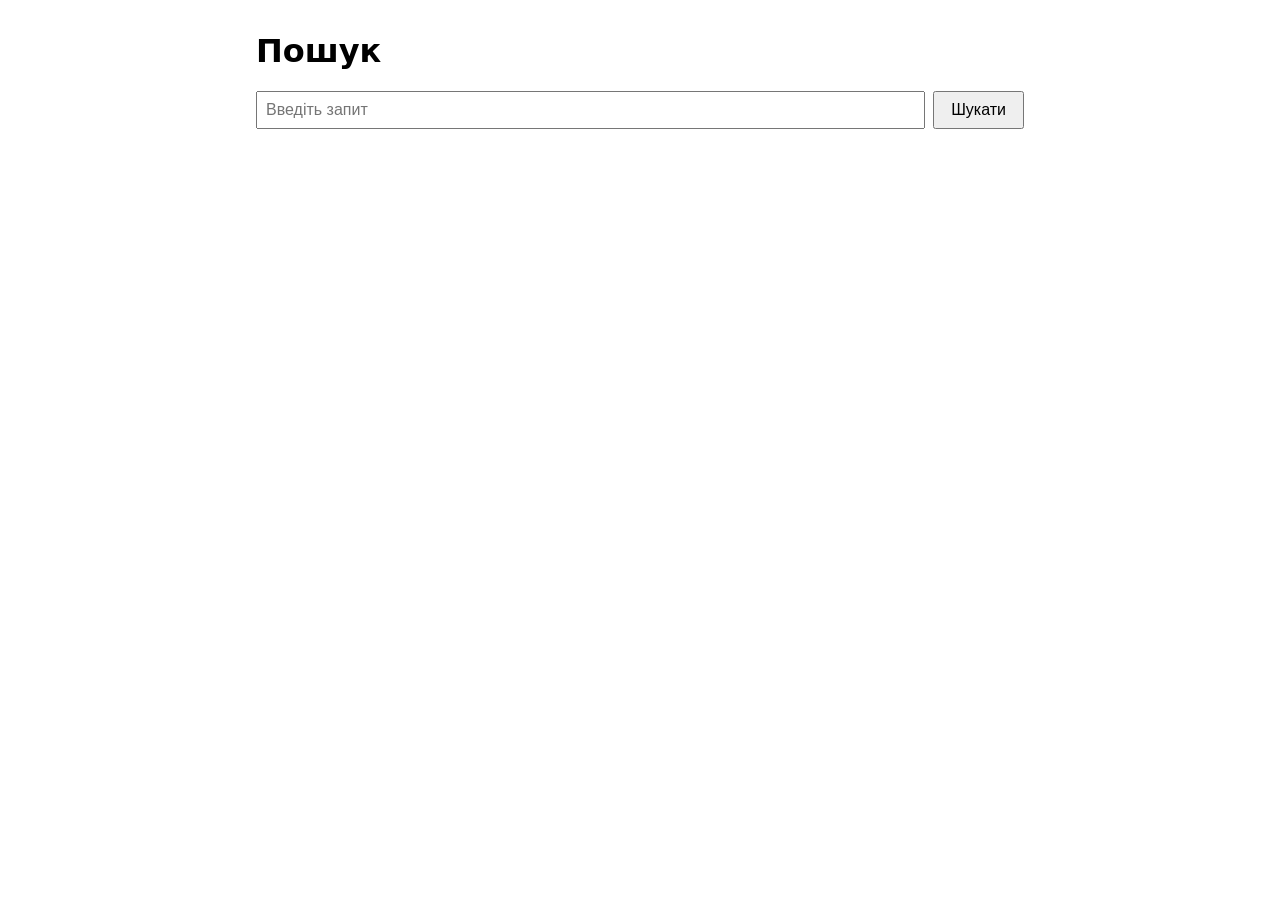
==== web/static/index.html @ 39851772 "feat(web): add search page with WebSocket client Static Web UI (no build step) served by the nginx w" ====
<!DOCTYPE html>
<html lang="uk">
<head>
  <meta charset="utf-8">
  <meta name="viewport" content="width=device-width, initial-scale=1">
  <title>Пошук</title>
  <style>
    body { font-family: system-ui, sans-serif; max-width: 48rem; margin: 2rem auto; padding: 0 1rem; }
    form { display: flex; gap: .5rem; }
    input[type=text] { flex: 1; padding: .5rem; font-size: 1rem; }
    button { padding: .5rem 1rem; font-size: 1rem; }
    #hint, #status { min-height: 1.25rem; color: #555; margin: .5rem 0; }
    #status.error { color: #b00020; }
    #results { list-style: none; padding: 0; }
    #results li { margin: .75rem 0; }
    .doc-id { font-weight: 600; }
    .score { color: #555; font-size: .9rem; }
    .snippet { margin: .25rem 0 0; }
  </style>
</head>
<body>
  <h1>Пошук</h1>
  <form id="search-form" novalidate>
    <input type="text" id="query" name="query" placeholder="Введіть запит" autocomplete="off" aria-label="Запит">
    <button type="submit" id="search-button">Шукати</button>
  </form>
  <p id="hint" role="status"></p>
  <p id="status" role="status"></p>
  <ol id="results"></ol>
  <script type="module" src="app.js"></script>
</body>
</html>
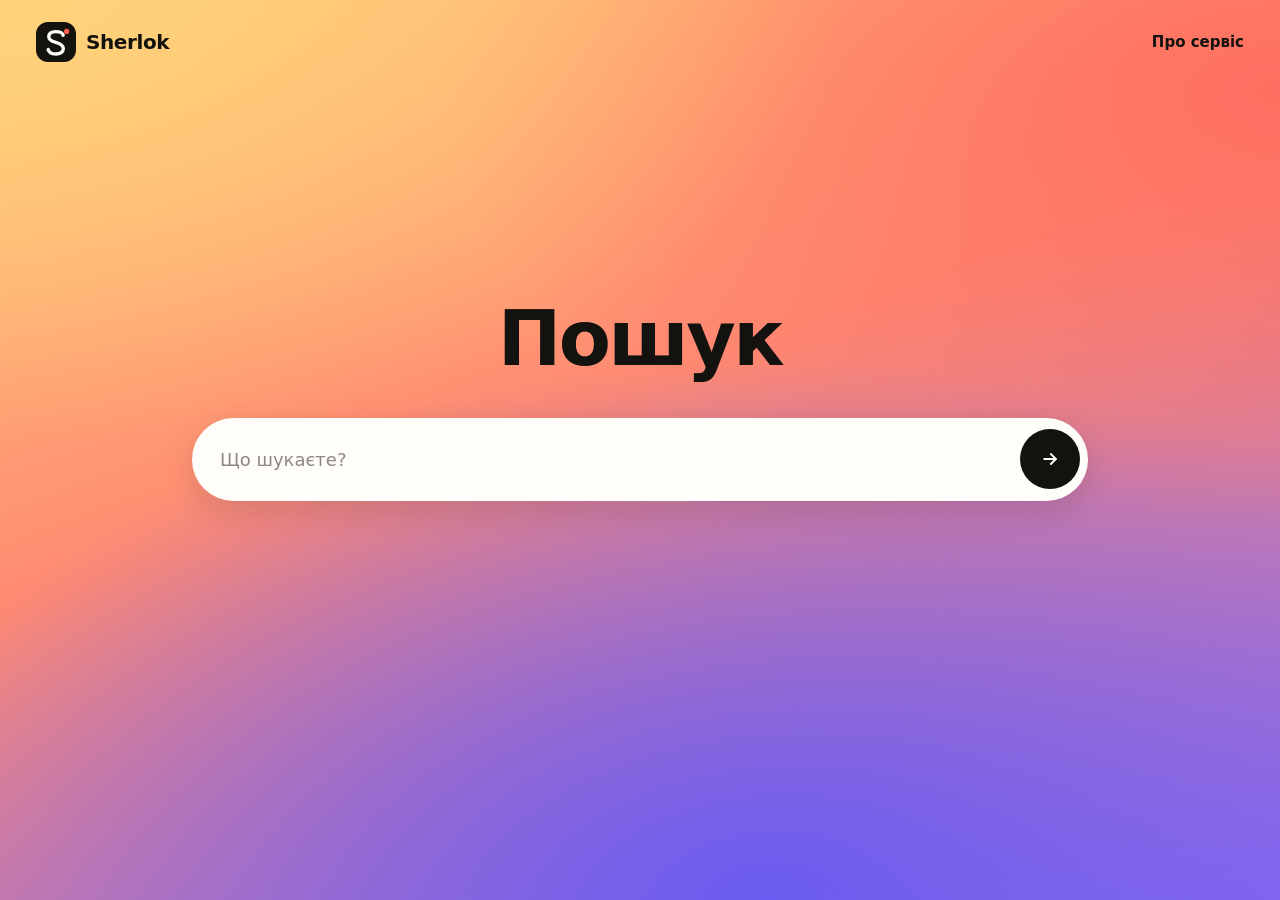
==== commit 337d3e90: "feat(web): redesign search UI with stage stepper, results and about pages Co-Authored-By: Claude Son" ====
--- a/web/static/index.html
+++ b/web/static/index.html
@@ -3,30 +3,32 @@
 <head>
   <meta charset="utf-8">
   <meta name="viewport" content="width=device-width, initial-scale=1">
-  <title>Пошук</title>
-  <style>
-    body { font-family: system-ui, sans-serif; max-width: 48rem; margin: 2rem auto; padding: 0 1rem; }
-    form { display: flex; gap: .5rem; }
-    input[type=text] { flex: 1; padding: .5rem; font-size: 1rem; }
-    button { padding: .5rem 1rem; font-size: 1rem; }
-    #hint, #status { min-height: 1.25rem; color: #555; margin: .5rem 0; }
-    #status.error { color: #b00020; }
-    #results { list-style: none; padding: 0; }
-    #results li { margin: .75rem 0; }
-    .doc-id { font-weight: 600; }
-    .score { color: #555; font-size: .9rem; }
-    .snippet { margin: .25rem 0 0; }
-  </style>
+  <title>Sherlok</title>
+  <link rel="stylesheet" href="styles.css">
 </head>
-<body>
-  <h1>Пошук</h1>
-  <form id="search-form" novalidate>
-    <input type="text" id="query" name="query" placeholder="Введіть запит" autocomplete="off" aria-label="Запит">
-    <button type="submit" id="search-button">Шукати</button>
-  </form>
-  <p id="hint" role="status"></p>
-  <p id="status" role="status"></p>
-  <ol id="results"></ol>
+<body class="home" data-page="home">
+  <header>
+    <a class="logo" href="index.html" aria-label="Sherlok">
+      <svg class="logo-mark" viewBox="0 0 40 40" aria-hidden="true">
+        <rect width="40" height="40" rx="12" fill="#14120f"/>
+        <path d="M27.2 13.2C26.6 11 24 9.6 20 9.6c-4.4 0-7.2 1.9-7.2 5.1 0 3.3 2.9 4.5 7.1 5.6 4.4 1.2 7.4 2.4 7.4 6.2 0 3.4-3 5.5-7.5 5.5-4.1 0-6.9-1.6-7.6-4.4" fill="none" stroke="#fffdf9" stroke-width="3.4" stroke-linecap="round"/>
+        <circle cx="30.6" cy="9.4" r="2.6" fill="#ff5e4d"/>
+      </svg>
+      <span class="logo-word">Sherlok</span>
+    </a>
+    <nav class="topnav">
+      <a class="nav" href="about.html">Про сервіс</a>
+    </nav>
+  </header>
+
+  <main>
+    <h1>Пошук</h1>
+    <form id="search-form" action="results.html" method="get" novalidate>
+      <input type="text" id="query" name="q" placeholder="Що шукаєте?" autocomplete="off" aria-label="Запит">
+      <button type="submit" id="search-button" aria-label="Знайти"><svg viewBox="0 0 24 24" width="20" height="20" fill="none" stroke="currentColor" stroke-width="2.2" stroke-linecap="round" stroke-linejoin="round" aria-hidden="true"><path d="M5 12h14"/><path d="M13 6l6 6-6 6"/></svg></button>
+    </form>
+    <p class="meta"><span id="hint" role="status"></span></p>
+  </main>
   <script type="module" src="app.js"></script>
 </body>
 </html>
--- a/web/static/styles.css
+++ b/web/static/styles.css
@@ -0,0 +1,140 @@
+:root {
+      color-scheme: light;
+      --ink: #14120f;
+      --ink-2: #3d3a35;
+      --muted: #6f6a62;
+      --paper: #fffdf9;
+      --line: #e9e4da;
+      --brand: #14120f;
+      --brand-ink: #fffdf9;
+      --hot: #ff5e4d;
+      --ok: #137a52;
+      --err: #b42318;
+      --grad: radial-gradient(120% 90% at 0% 0%, #ffd27a 0%, rgba(255,210,122,0) 55%),
+               radial-gradient(110% 80% at 100% 10%, #ff6f61 0%, rgba(255,111,97,0) 60%),
+               radial-gradient(120% 100% at 60% 100%, #6a5cf0 0%, rgba(106,92,240,0) 60%),
+               linear-gradient(160deg, #ffc978 0%, #ff8a72 45%, #8f6cf0 100%);
+    }
+    * { box-sizing: border-box; }
+    html { min-height: 100%; background: var(--grad) #ff8a72 no-repeat; background-size: 100% 100%; }
+    body {
+      margin: 0; min-height: 100vh; color: var(--ink); background-attachment: fixed;
+      font: 16px/1.5 "Inter", system-ui, -apple-system, "Segoe UI", Roboto, Arial, sans-serif;
+      -webkit-font-smoothing: antialiased;
+    }
+
+    /* header */
+    header { display: flex; align-items: center; justify-content: space-between; padding: 22px 36px; }
+    .logo { display: flex; align-items: center; gap: 10px; color: var(--ink); text-decoration: none; }
+    .logo-mark { width: 40px; height: 40px; display: block; }
+    .logo-word { font-weight: 800; font-size: 20px; letter-spacing: -.02em; }
+    .signin {
+      font: inherit; font-size: 15px; font-weight: 600; color: var(--brand-ink); background: var(--brand);
+      border: 0; border-radius: 999px; padding: 11px 22px; cursor: pointer;
+    }
+    .signin:hover { opacity: .9; }
+
+    /* hero */
+    main { padding: 56px 24px 96px; max-width: 64rem; margin: 0 auto; text-align: center; }
+    h1 {
+      font-size: clamp(40px, 6.2vw, 76px); line-height: 1.02; font-weight: 800; letter-spacing: -.035em; margin: 0 0 40px;
+    }
+
+    /* search: big white pill, black round submit */
+    form {
+      display: flex; align-items: center; gap: 10px; max-width: 44rem; margin: 0 auto;
+      background: var(--paper); border-radius: 999px; padding: 8px 8px 8px 28px;
+      box-shadow: 0 10px 30px rgba(20, 18, 15, .12);
+    }
+    form:focus-within { box-shadow: 0 0 0 4px rgba(20, 18, 15, .18), 0 10px 30px rgba(20, 18, 15, .12); }
+    input[type=text] {
+      flex: 1; min-width: 0; border: 0; outline: none; background: transparent; color: var(--ink);
+      font: inherit; font-size: 18px; padding: 12px 0; text-align: left;
+    }
+    input[type=text]::placeholder { color: #8e8980; }
+    button[type=submit] {
+      flex: none; width: 52px; height: 52px; border-radius: 50%; border: 0; cursor: pointer;
+      background: var(--brand); color: var(--brand-ink); font-size: 22px; line-height: 1;
+      display: grid; place-items: center;
+    }
+    button[type=submit]:hover { opacity: .88; }
+    button[type=submit]:focus-visible { outline: 3px solid var(--hot); outline-offset: 3px; }
+
+    .meta { min-height: 22px; margin: 14px 0 0; font-size: 15px; }
+    #hint { color: var(--ink-2); }
+    #status { color: var(--ink-2); }
+    #status.error { color: var(--err); font-weight: 700; }
+
+    /* progress: dark translucent chips on the gradient */
+    .progress { display: flex; flex-wrap: wrap; justify-content: center; gap: 8px; margin: 20px 0 0; padding: 0; list-style: none; }
+    .progress li {
+      font-size: 14px; font-weight: 600; padding: 7px 16px; border-radius: 999px;
+      background: rgba(255, 253, 249, .4); color: var(--ink-2);
+    }
+    .progress li[data-state="active"] { background: var(--paper); color: var(--ink); }
+    .progress li[data-state="done"] { background: var(--brand); color: var(--brand-ink); }
+
+    /* results: white cards */
+    .results-head { margin: 44px 0 14px; font-size: 14px; font-weight: 700; color: var(--ink); text-align: left; }
+    #results { list-style: none; margin: 0; padding: 0; display: grid; gap: 14px; text-align: left; }
+    #results li {
+      background: var(--paper); border-radius: 22px; padding: 22px 26px;
+      box-shadow: 0 6px 20px rgba(20, 18, 15, .08);
+    }
+    .doc-id { display: flex; align-items: center; flex-wrap: wrap; gap: 10px; font-weight: 700; font-size: 17px; }
+    .score {
+      font-size: 13px; font-weight: 700; color: var(--brand-ink); background: var(--hot);
+      padding: 3px 12px; border-radius: 999px; font-variant-numeric: tabular-nums;
+    }
+    .snippet { margin: 8px 0 0; color: var(--ink-2); font-size: 16px; }
+
+    @media (max-width: 640px) {
+      header { padding: 16px 18px; }
+      .logo-word { font-size: 18px; }
+      main { padding: 36px 16px 72px; }
+      form { flex-direction: column; border-radius: 28px; padding: 10px; }
+      input[type=text] { width: 100%; text-align: center; padding: 12px 8px 4px; }
+      button[type=submit] { width: 100%; height: 52px; border-radius: 999px; }
+    }
+
+/* ---------- inner pages ---------- */
+.topnav { display: flex; align-items: center; gap: 18px; }
+.topnav a.nav { color: var(--ink); text-decoration: none; font-weight: 600; font-size: 15px; }
+.topnav a.nav:hover { text-decoration: underline; }
+.page { max-width: 52rem; margin: 0 auto; padding: 24px 24px 96px; }
+.crumbs { font-size: 14px; color: var(--ink-2); margin: 8px 0 18px; }
+.crumbs a { color: var(--ink); font-weight: 600; }
+.page-title { font-size: clamp(28px, 4vw, 40px); line-height: 1.1; font-weight: 800; letter-spacing: -.03em; margin: 0 0 8px; }
+.page-sub { margin: 0 0 24px; color: var(--ink-2); font-size: 16px; }
+.compact-form { margin: 0 0 8px; max-width: none; box-shadow: 0 6px 18px rgba(20,18,15,.10); }
+.compact-form input[type=text] { font-size: 16px; padding: 10px 0; }
+.compact-form button[type=submit] { width: 44px; height: 44px; font-size: 18px; }
+.count { font-size: 14px; font-weight: 700; color: var(--ink); margin: 26px 0 12px; }
+#results li a { color: inherit; text-decoration: none; display: block; }
+#results li:hover { transform: translateY(-1px); }
+#results li a:focus-visible { outline: 3px solid var(--hot); outline-offset: 4px; border-radius: 22px; }
+.doc { background: var(--paper); border-radius: 26px; padding: 36px 40px; box-shadow: 0 10px 30px rgba(20,18,15,.12); }
+.doc h2 { font-size: 26px; line-height: 1.2; letter-spacing: -.02em; margin: 0 0 14px; }
+.meta-row { display: flex; flex-wrap: wrap; gap: 8px; margin: 0 0 22px; }
+.tag { font-size: 13px; font-weight: 600; padding: 5px 12px; border-radius: 999px; background: #f1ece2; color: var(--ink-2); }
+.doc p { margin: 0 0 14px; color: var(--ink-2); font-size: 16px; }
+.back { display: inline-block; margin-top: 22px; font-weight: 700; color: var(--ink); }
+.empty-state { background: var(--paper); border-radius: 22px; padding: 28px; text-align: center; color: var(--ink-2); }
+@media (max-width: 640px) { .doc { padding: 24px 22px; } .topnav a.nav { display: none; } }
+.page { text-align: left; }
+.page-title, .page-sub { text-align: left; }
+.topnav { margin-left: auto; }
+
+/* home: keep the search near the top, no empty band below it */
+body { display: flex; flex-direction: column; }
+body.home main { flex: 1 0 auto; width: 100%; padding-top: 24vh; padding-bottom: 8vh; }
+body.home main form { margin-bottom: 0; max-width: 56rem; padding-top: 10px; padding-bottom: 10px; }
+body.home main form input[type=text] { padding: 18px 0; font-size: 18px; }
+body.home main form button[type=submit] { width: 60px; height: 60px; }
+
+/* submit button icon */
+button[type=submit] { display: grid; place-items: center; padding: 0; }
+button[type=submit] svg { display: block; }
+
+/* прогрес пошуку: атрибут hidden має перекривати display:flex */
+.progress[hidden] { display: none; }
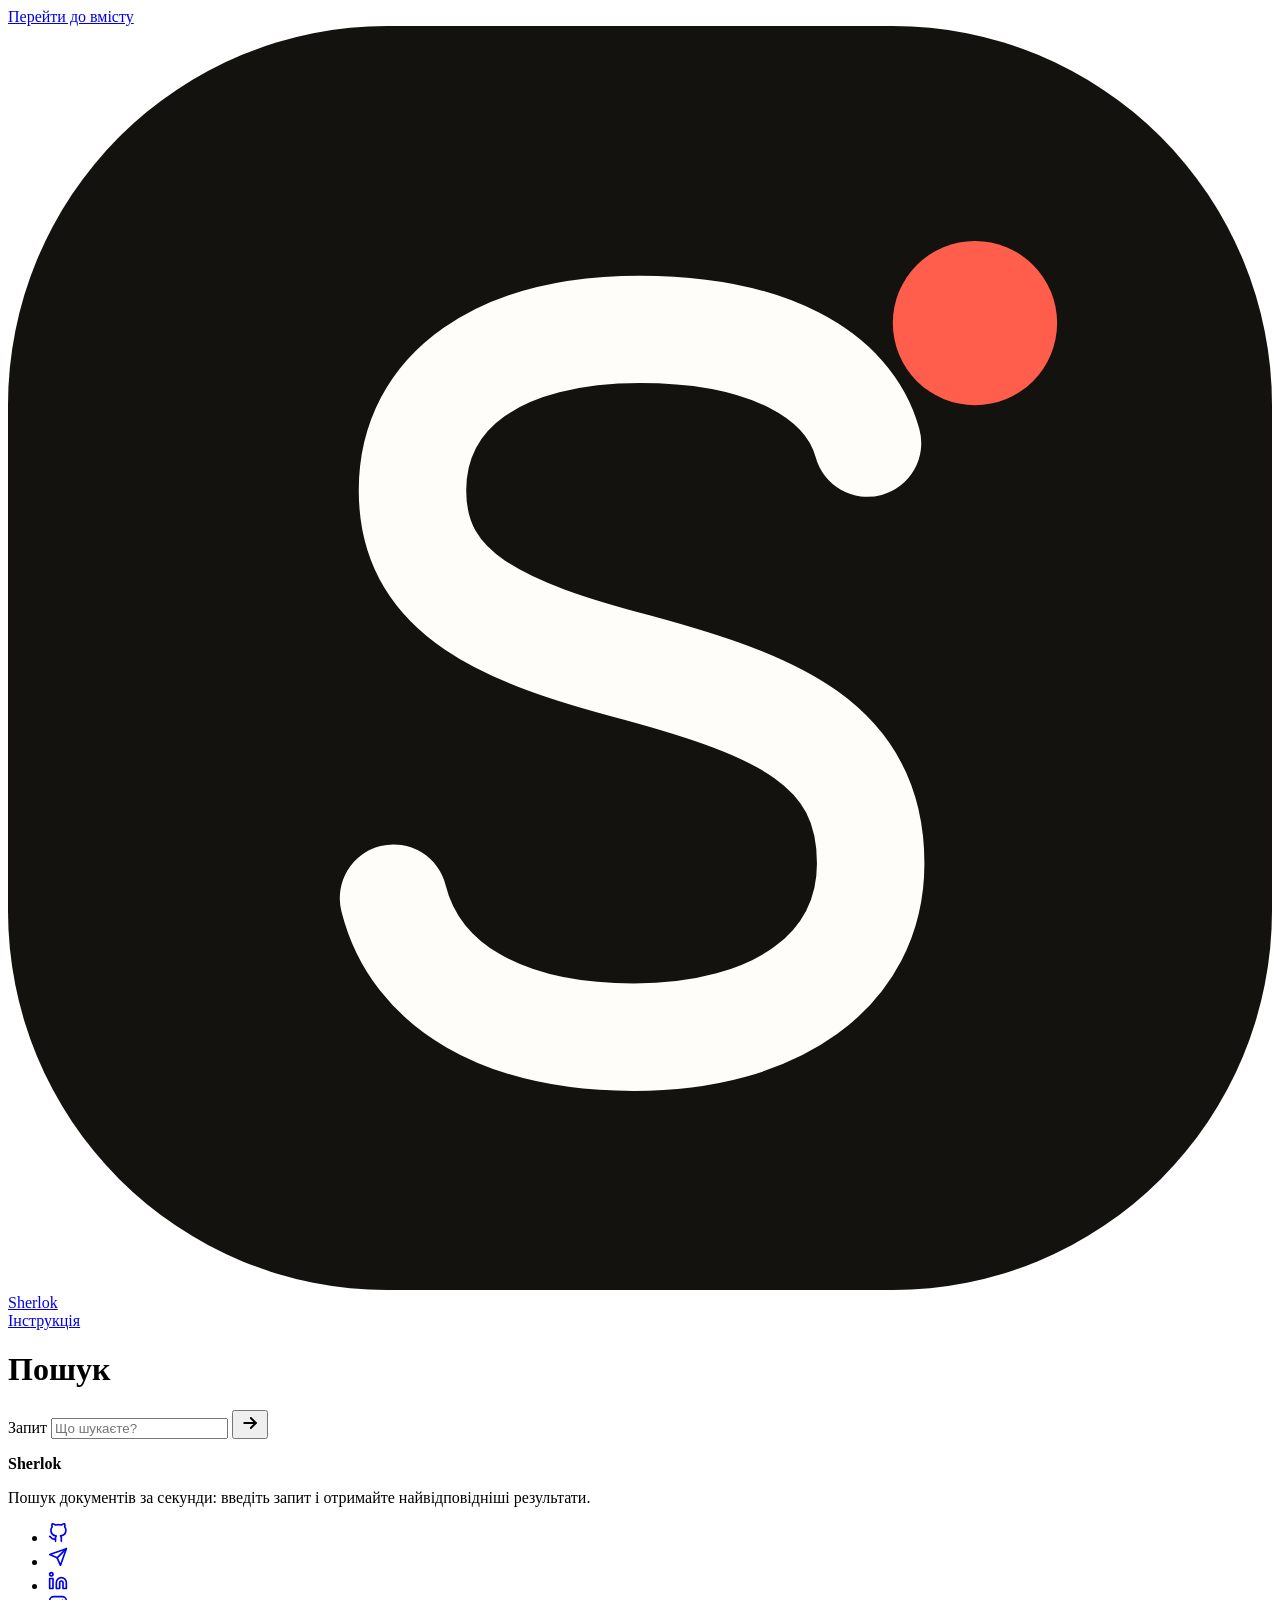
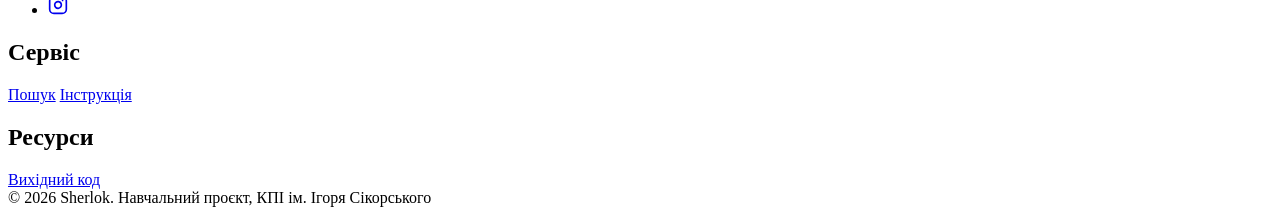
==== commit f307fe5b: "feat(web): polish search UI and add static pages Co-Authored-By: Claude Sonnet 5.5 <noreply@anthropi" ====
--- a/web/static/index.html
+++ b/web/static/index.html
@@ -2,33 +2,60 @@
 <html lang="uk">
 <head>
   <meta charset="utf-8">
-  <meta name="viewport" content="width=device-width, initial-scale=1">
-  <title>Sherlok</title>
-  <link rel="stylesheet" href="styles.css">
+  <meta name="viewport" content="width=device-width, initial-scale=1, viewport-fit=cover">
+  <title>Sherlok — пошук</title>
+  <meta name="description" content="Sherlok — швидкий пошук потрібних документів.">
+  <meta name="theme-color" content="#ff8a72">
+  <meta property="og:title" content="Sherlok — пошук">
+  <meta property="og:description" content="Sherlok — швидкий пошук потрібних документів.">
+  <meta property="og:type" content="website">
+  <link rel="icon" href="/favicon.svg" type="image/svg+xml">
+  <link rel="stylesheet" href="/styles.css?v=bfe27417">
 </head>
 <body class="home" data-page="home">
+  <a class="skip" href="#main" data-skip>Перейти до вмісту</a>
   <header>
-    <a class="logo" href="index.html" aria-label="Sherlok">
-      <svg class="logo-mark" viewBox="0 0 40 40" aria-hidden="true">
-        <rect width="40" height="40" rx="12" fill="#14120f"/>
-        <path d="M27.2 13.2C26.6 11 24 9.6 20 9.6c-4.4 0-7.2 1.9-7.2 5.1 0 3.3 2.9 4.5 7.1 5.6 4.4 1.2 7.4 2.4 7.4 6.2 0 3.4-3 5.5-7.5 5.5-4.1 0-6.9-1.6-7.6-4.4" fill="none" stroke="#fffdf9" stroke-width="3.4" stroke-linecap="round"/>
-        <circle cx="30.6" cy="9.4" r="2.6" fill="#ff5e4d"/>
-      </svg>
-      <span class="logo-word">Sherlok</span>
-    </a>
-    <nav class="topnav">
-      <a class="nav" href="about.html">Про сервіс</a>
-    </nav>
+    <a class="logo" href="/" aria-label="Sherlok, на головну"><svg class="logo-mark" viewBox="0 0 40 40" aria-hidden="true"><rect width="40" height="40" rx="12" fill="#14120f"/><path d="M27.2 13.2C26.6 11 24 9.6 20 9.6c-4.4 0-7.2 1.9-7.2 5.1 0 3.3 2.9 4.5 7.1 5.6 4.4 1.2 7.4 2.4 7.4 6.2 0 3.4-3 5.5-7.5 5.5-4.1 0-6.9-1.6-7.6-4.4" fill="none" stroke="#fffdf9" stroke-width="3.4" stroke-linecap="round"/><circle cx="30.6" cy="9.4" r="2.6" fill="#ff5e4d"/></svg><span class="logo-word">Sherlok</span></a>
+    <nav class="topnav" aria-label="Основна навігація"><a class="nav" href="/about.html">Інструкція</a></nav>
   </header>
-
-  <main>
+  <main id="main">
     <h1>Пошук</h1>
-    <form id="search-form" action="results.html" method="get" novalidate>
-      <input type="text" id="query" name="q" placeholder="Що шукаєте?" autocomplete="off" aria-label="Запит">
+    <form id="search-form" action="/results.html" method="get" role="search" novalidate>
+      <label class="sr-only" for="query">Запит</label>
+      <input type="text" id="query" name="q" placeholder="Що шукаєте?" autocomplete="off" autocapitalize="none" spellcheck="false" maxlength="200">
       <button type="submit" id="search-button" aria-label="Знайти"><svg viewBox="0 0 24 24" width="20" height="20" fill="none" stroke="currentColor" stroke-width="2.2" stroke-linecap="round" stroke-linejoin="round" aria-hidden="true"><path d="M5 12h14"/><path d="M13 6l6 6-6 6"/></svg></button>
     </form>
-    <p class="meta"><span id="hint" role="status"></span></p>
+    <p class="meta"><span id="hint" role="status" aria-live="polite"></span></p>
   </main>
-  <script type="module" src="app.js"></script>
+  <footer class="site-footer">
+    <div class="footer-inner">
+      <div class="footer-top">
+        <div class="footer-brand">
+          <strong>Sherlok</strong>
+          <p>Пошук документів за секунди: введіть запит і отримайте найвідповідніші результати.</p>
+          <ul class="social" aria-label="Соціальні мережі">
+            <li><a href="https://github.com/" target="_blank" rel="noopener noreferrer" aria-label="GitHub"><svg viewBox="0 0 24 24" width="20" height="20" fill="none" stroke="currentColor" stroke-width="2" stroke-linecap="round" stroke-linejoin="round" aria-hidden="true"><path d="M9 19c-5 1.5-5-2.5-7-3m14 6v-3.87a3.37 3.37 0 0 0-.94-2.61c3.14-.35 6.44-1.54 6.44-7A5.44 5.44 0 0 0 20 4.77 5.07 5.07 0 0 0 19.91 1S18.73.65 16 2.48a13.38 13.38 0 0 0-7 0C6.27.65 5.09 1 5.09 1A5.07 5.07 0 0 0 5 4.77a5.44 5.44 0 0 0-1.5 3.78c0 5.42 3.3 6.61 6.44 7A3.37 3.37 0 0 0 9 18.13V22"/></svg></a></li>
+            <li><a href="https://telegram.org/" target="_blank" rel="noopener noreferrer" aria-label="Telegram"><svg viewBox="0 0 24 24" width="20" height="20" fill="none" stroke="currentColor" stroke-width="2" stroke-linecap="round" stroke-linejoin="round" aria-hidden="true"><line x1="22" y1="2" x2="11" y2="13"/><polygon points="22 2 15 22 11 13 2 9 22 2"/></svg></a></li>
+            <li><a href="https://www.linkedin.com/" target="_blank" rel="noopener noreferrer" aria-label="LinkedIn"><svg viewBox="0 0 24 24" width="20" height="20" fill="none" stroke="currentColor" stroke-width="2" stroke-linecap="round" stroke-linejoin="round" aria-hidden="true"><path d="M16 8a6 6 0 0 1 6 6v7h-4v-7a2 2 0 0 0-2-2 2 2 0 0 0-2 2v7h-4v-7a6 6 0 0 1 6-6z"/><rect x="2" y="9" width="4" height="12"/><circle cx="4" cy="4" r="2"/></svg></a></li>
+            <li><a href="https://www.instagram.com/" target="_blank" rel="noopener noreferrer" aria-label="Instagram"><svg viewBox="0 0 24 24" width="20" height="20" fill="none" stroke="currentColor" stroke-width="2" stroke-linecap="round" stroke-linejoin="round" aria-hidden="true"><rect x="2" y="2" width="20" height="20" rx="5" ry="5"/><path d="M16 11.37A4 4 0 1 1 12.63 8 4 4 0 0 1 16 11.37z"/><line x1="17.5" y1="6.5" x2="17.51" y2="6.5"/></svg></a></li>
+          </ul>
+        </div>
+        <nav class="footer-col" aria-label="Сервіс">
+          <h2>Сервіс</h2>
+          <a href="/">Пошук</a>
+          <a href="/about.html">Інструкція</a>
+        </nav>
+        <nav class="footer-col" aria-label="Ресурси">
+          <h2>Ресурси</h2>
+          <a href="https://github.com/whatislavx/course_work_parallel_computing" target="_blank" rel="noopener noreferrer">Вихідний код</a>
+        </nav>
+      </div>
+      <div class="footer-bottom">
+        <span>© 2026 Sherlok. <span class="footer-note">Навчальний проєкт, КПІ ім. Ігоря Сікорського</span></span>
+              </div>
+    </div>
+  </footer>
+  <script type="module" src="/app.js?v=bfe27417"></script>
+  <script src="/skip.js?v=skip1" defer></script>
 </body>
 </html>
